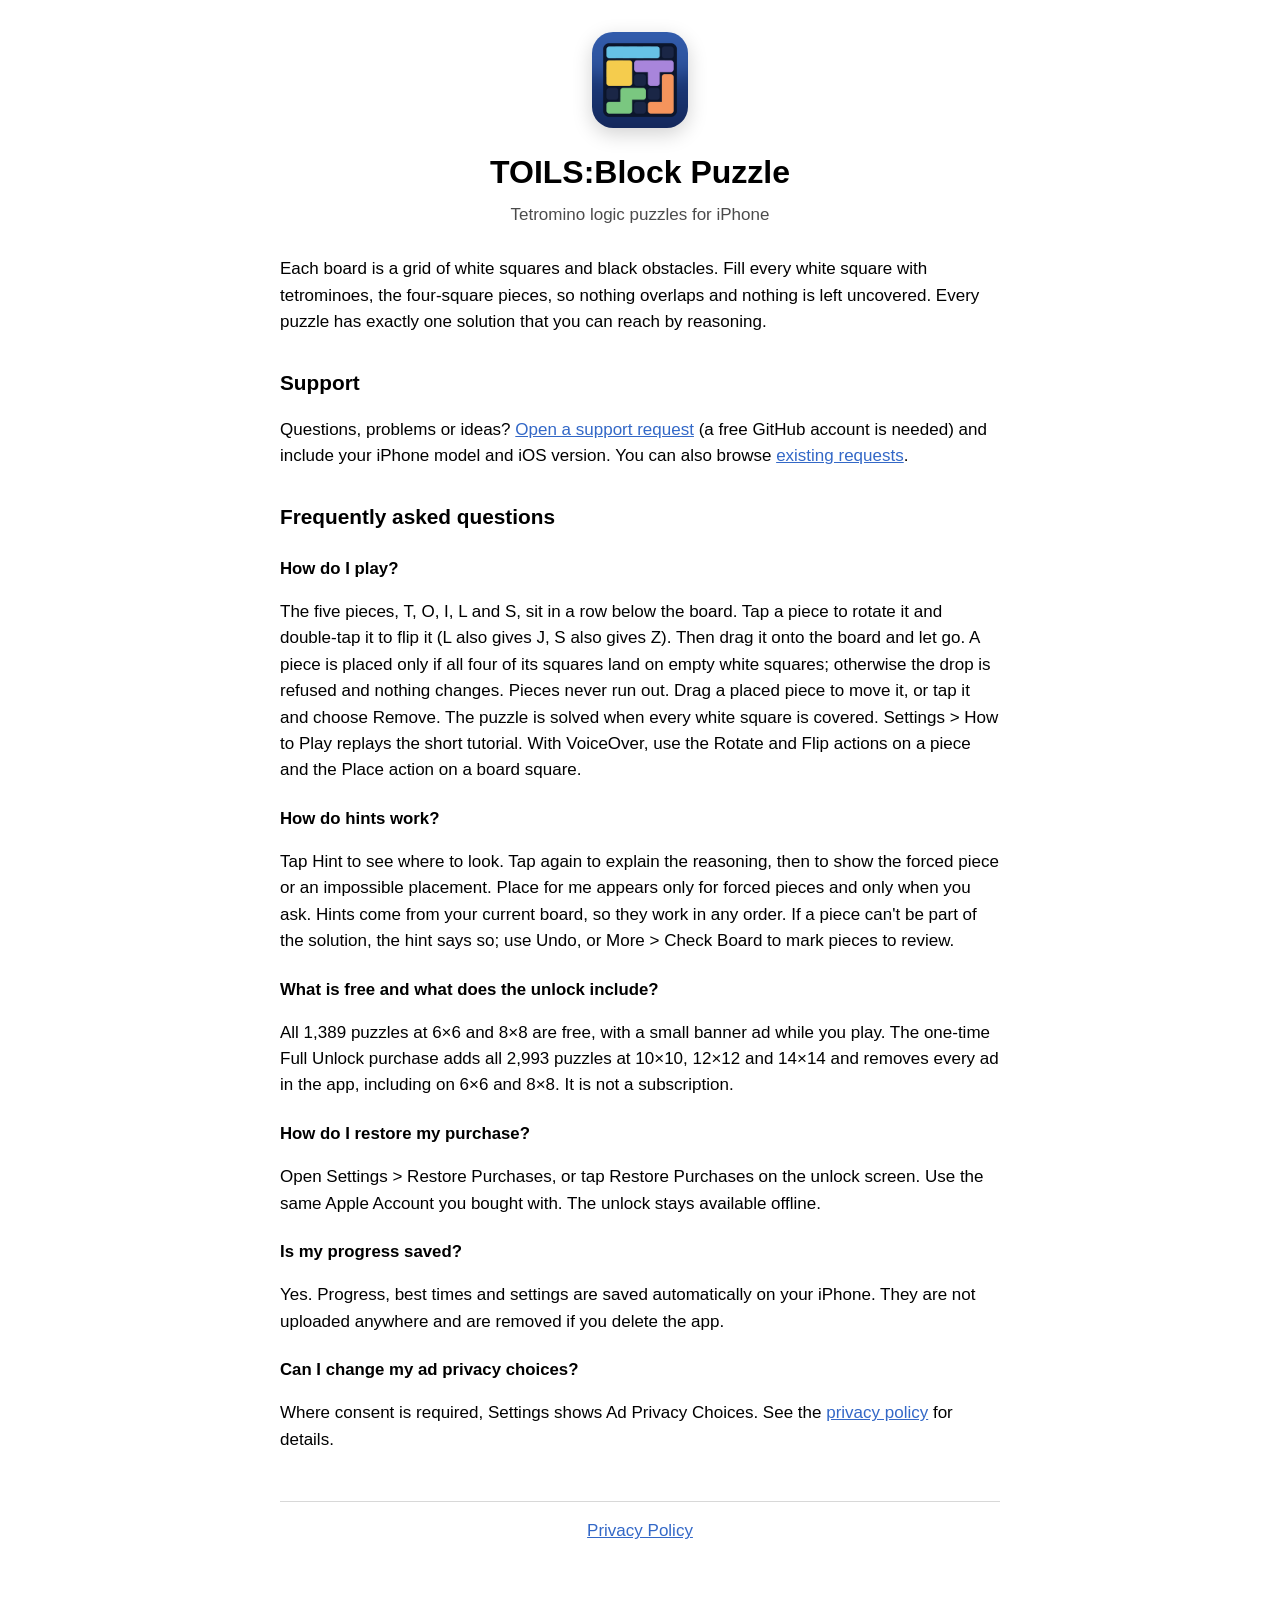
==== index.html @ 858b9bd7 "Support page: 1,389 free puzzles and 2,993 in the Full Unlock" ====
<!doctype html>
<html lang="en">
<head>
<meta charset="utf-8">
<meta name="viewport" content="width=device-width, initial-scale=1">
<title>TOILS:Block Puzzle – Tetromino logic puzzles</title>
<meta name="description" content="TOILS:Block Puzzle is a logic puzzle for iPhone: fill every white square with tetromino pieces. Support, FAQ and contact.">
<link rel="icon" href="icon.png">
<link rel="stylesheet" href="style.css">
</head>
<body>
<main>
  <header>
    <img src="icon.png" alt="" width="96" height="96">
    <h1>TOILS:Block Puzzle</h1>
    <p class="lead">Tetromino logic puzzles for iPhone</p>
  </header>

  <p>Each board is a grid of white squares and black obstacles. Fill every white square with tetrominoes, the four-square pieces, so nothing overlaps and nothing is left uncovered. Every puzzle has exactly one solution that you can reach by reasoning.</p>

  <h2>Support</h2>
  <p>Questions, problems or ideas? <a href="https://github.com/shahab-karimi/tetraclue-app/issues/new">Open a support request</a> (a free GitHub account is needed) and include your iPhone model and iOS version. You can also browse <a href="https://github.com/shahab-karimi/tetraclue-app/issues">existing requests</a>.</p>

  <h2>Frequently asked questions</h2>

  <h3>How do I play?</h3>
  <p>The five pieces, T, O, I, L and S, sit in a row below the board. Tap a piece to rotate it and double-tap it to flip it (L also gives J, S also gives Z). Then drag it onto the board and let go. A piece is placed only if all four of its squares land on empty white squares; otherwise the drop is refused and nothing changes. Pieces never run out. Drag a placed piece to move it, or tap it and choose Remove. The puzzle is solved when every white square is covered. Settings &gt; How to Play replays the short tutorial. With VoiceOver, use the Rotate and Flip actions on a piece and the Place action on a board square.</p>

  <h3>How do hints work?</h3>
  <p>Tap Hint to see where to look. Tap again to explain the reasoning, then to show the forced piece or an impossible placement. Place for me appears only for forced pieces and only when you ask. Hints come from your current board, so they work in any order. If a piece can't be part of the solution, the hint says so; use Undo, or More &gt; Check Board to mark pieces to review.</p>

  <h3>What is free and what does the unlock include?</h3>
  <p>All 1,389 puzzles at 6×6 and 8×8 are free, with a small banner ad while you play. The one-time Full Unlock purchase adds all 2,993 puzzles at 10×10, 12×12 and 14×14 and removes every ad in the app, including on 6×6 and 8×8. It is not a subscription.</p>

  <h3>How do I restore my purchase?</h3>
  <p>Open Settings &gt; Restore Purchases, or tap Restore Purchases on the unlock screen. Use the same Apple Account you bought with. The unlock stays available offline.</p>

  <h3>Is my progress saved?</h3>
  <p>Yes. Progress, best times and settings are saved automatically on your iPhone. They are not uploaded anywhere and are removed if you delete the app.</p>

  <h3>Can I change my ad privacy choices?</h3>
  <p>Where consent is required, Settings shows Ad Privacy Choices. See the <a href="privacy.html">privacy policy</a> for details.</p>

  <footer>
    <a href="privacy.html">Privacy Policy</a>
  </footer>
</main>
</body>
</html>
---- style.css ----
:root { color-scheme: light dark; --accent: #3368c7; }
body { margin: 0; font: 17px/1.55 -apple-system, BlinkMacSystemFont, "Segoe UI", Roboto, Helvetica, Arial, sans-serif; }
main { max-width: 720px; margin: 0 auto; padding: 32px 20px 56px; }
header { text-align: center; margin-bottom: 28px; }
header img { border-radius: 22%; box-shadow: 0 6px 20px rgba(0, 0, 0, .18); }
h1 { margin: 12px 0 4px; font-size: 2rem; }
h2 { margin-top: 2rem; font-size: 1.3rem; }
h3 { margin: 1.4rem 0 .3rem; font-size: 1.05rem; }
.lead { margin: 0; opacity: .7; }
a { color: var(--accent); }
footer { margin-top: 3rem; padding-top: 1rem; border-top: 1px solid rgba(127, 127, 127, .3); text-align: center; }
@media (prefers-color-scheme: dark) { :root { --accent: #7fa8ff; } }
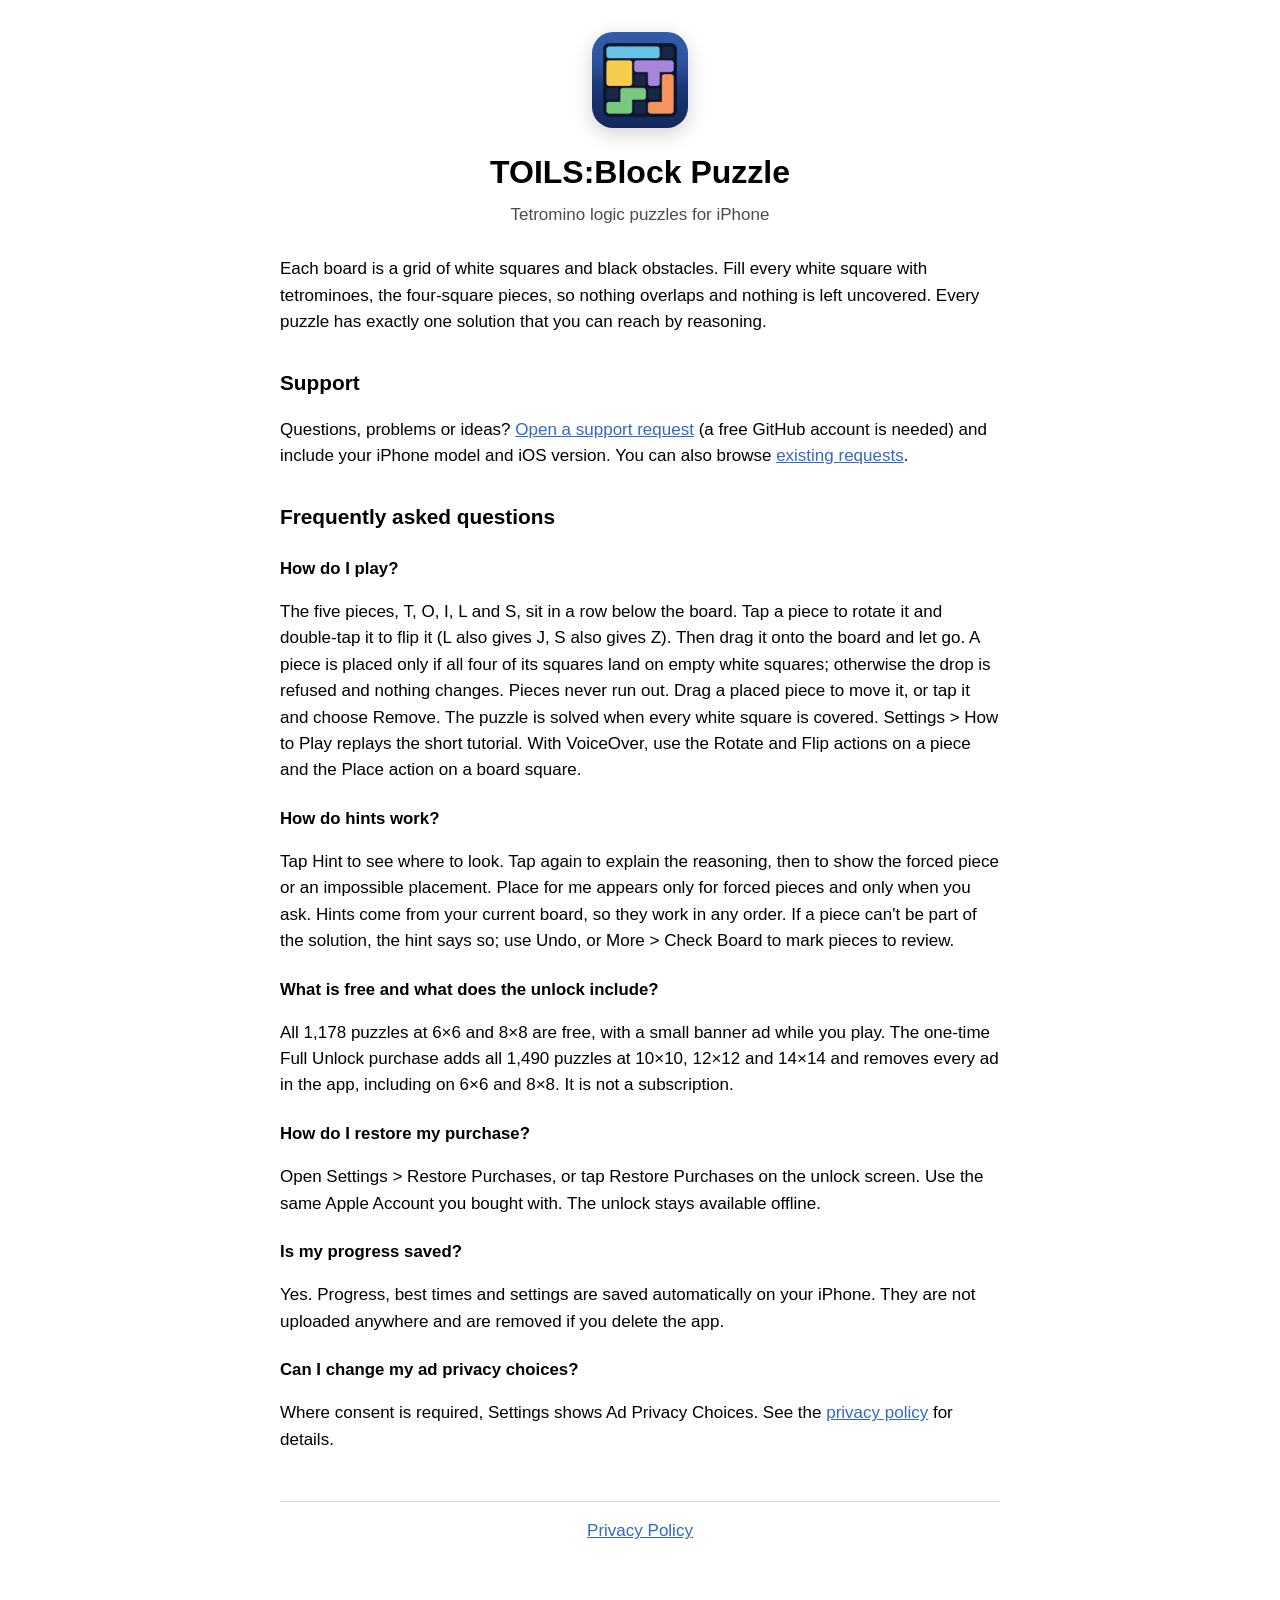
==== commit a7d1c110: "Support page: 1,178 free puzzles and 1,490 in the Full Unlock" ====
--- a/index.html
+++ b/index.html
@@ -30,7 +30,7 @@
   <p>Tap Hint to see where to look. Tap again to explain the reasoning, then to show the forced piece or an impossible placement. Place for me appears only for forced pieces and only when you ask. Hints come from your current board, so they work in any order. If a piece can't be part of the solution, the hint says so; use Undo, or More &gt; Check Board to mark pieces to review.</p>
 
   <h3>What is free and what does the unlock include?</h3>
-  <p>All 1,389 puzzles at 6×6 and 8×8 are free, with a small banner ad while you play. The one-time Full Unlock purchase adds all 2,993 puzzles at 10×10, 12×12 and 14×14 and removes every ad in the app, including on 6×6 and 8×8. It is not a subscription.</p>
+  <p>All 1,178 puzzles at 6×6 and 8×8 are free, with a small banner ad while you play. The one-time Full Unlock purchase adds all 1,490 puzzles at 10×10, 12×12 and 14×14 and removes every ad in the app, including on 6×6 and 8×8. It is not a subscription.</p>
 
   <h3>How do I restore my purchase?</h3>
   <p>Open Settings &gt; Restore Purchases, or tap Restore Purchases on the unlock screen. Use the same Apple Account you bought with. The unlock stays available offline.</p>
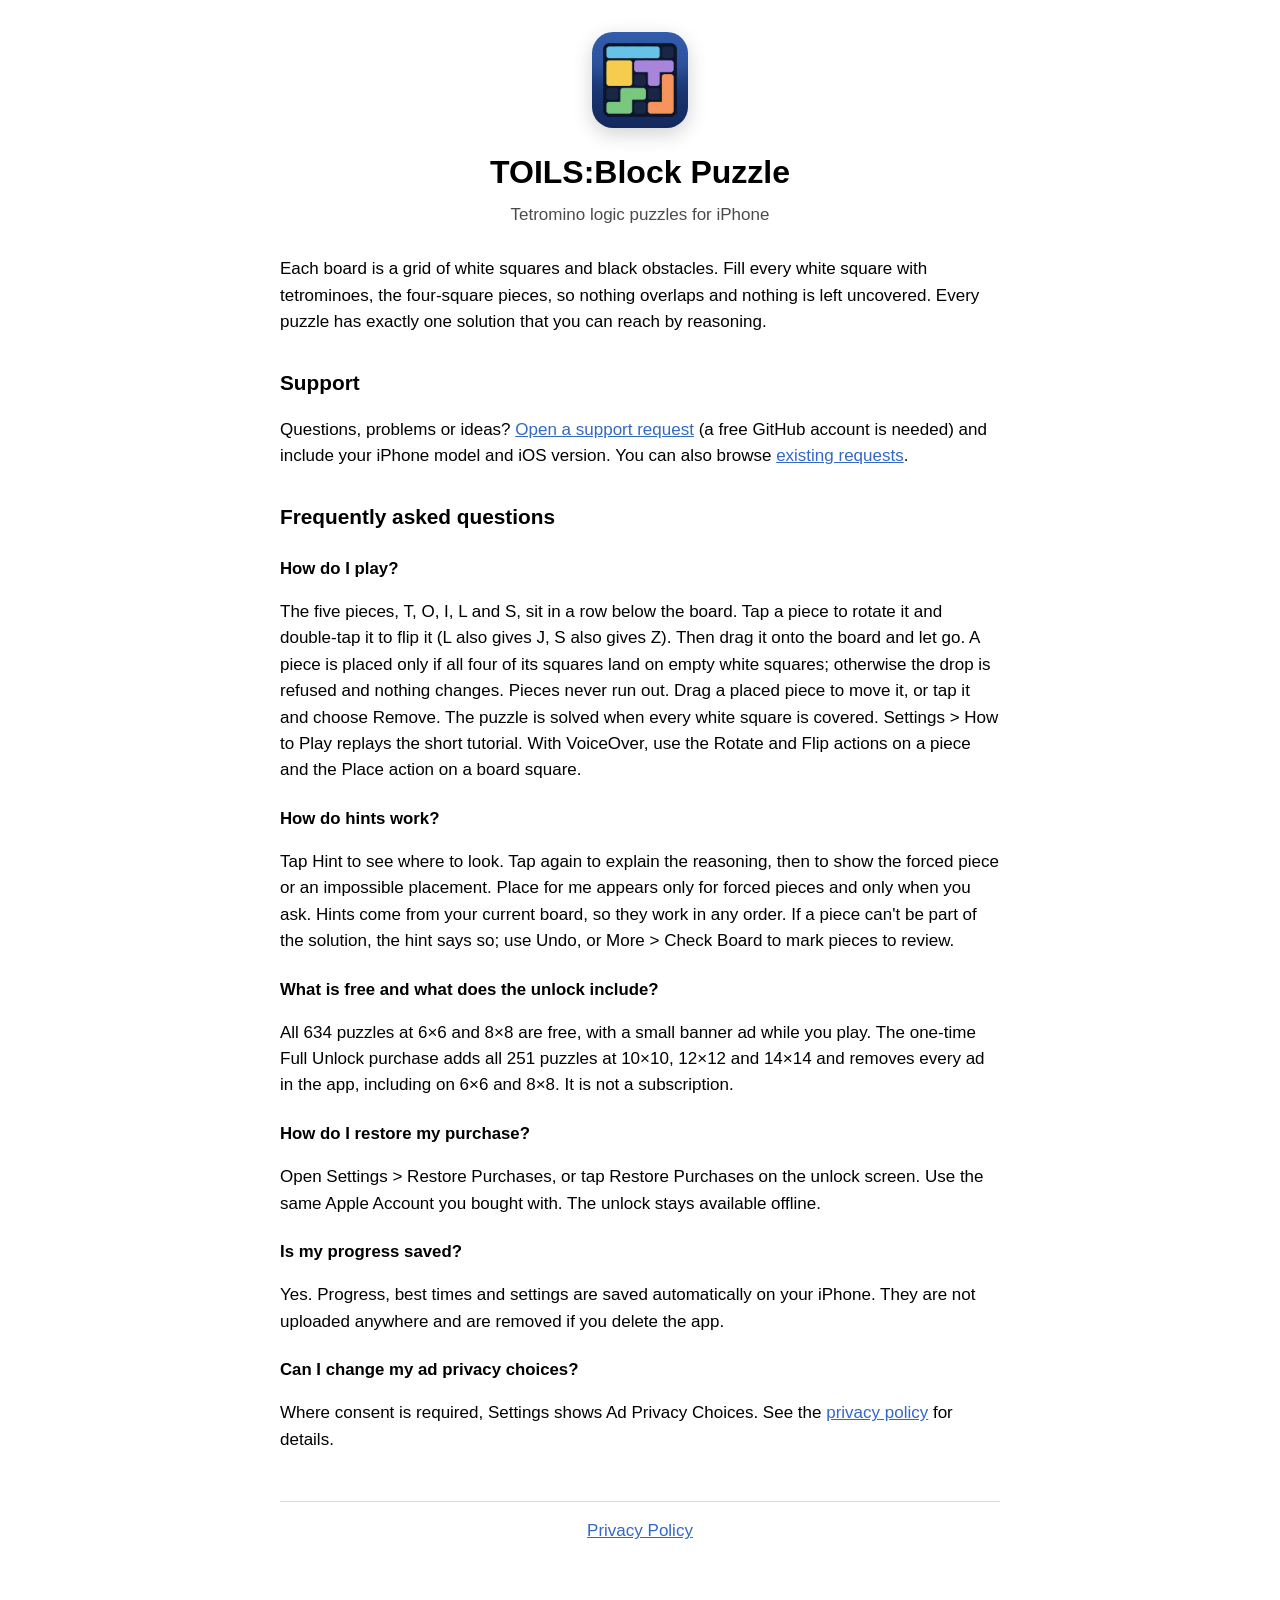
==== commit 76238a1e: "Support page: 634 free puzzles, 251 in the Full Unlock" ====
--- a/index.html
+++ b/index.html
@@ -30,7 +30,7 @@
   <p>Tap Hint to see where to look. Tap again to explain the reasoning, then to show the forced piece or an impossible placement. Place for me appears only for forced pieces and only when you ask. Hints come from your current board, so they work in any order. If a piece can't be part of the solution, the hint says so; use Undo, or More &gt; Check Board to mark pieces to review.</p>
 
   <h3>What is free and what does the unlock include?</h3>
-  <p>All 1,178 puzzles at 6×6 and 8×8 are free, with a small banner ad while you play. The one-time Full Unlock purchase adds all 1,490 puzzles at 10×10, 12×12 and 14×14 and removes every ad in the app, including on 6×6 and 8×8. It is not a subscription.</p>
+  <p>All 634 puzzles at 6×6 and 8×8 are free, with a small banner ad while you play. The one-time Full Unlock purchase adds all 251 puzzles at 10×10, 12×12 and 14×14 and removes every ad in the app, including on 6×6 and 8×8. It is not a subscription.</p>
 
   <h3>How do I restore my purchase?</h3>
   <p>Open Settings &gt; Restore Purchases, or tap Restore Purchases on the unlock screen. Use the same Apple Account you bought with. The unlock stays available offline.</p>
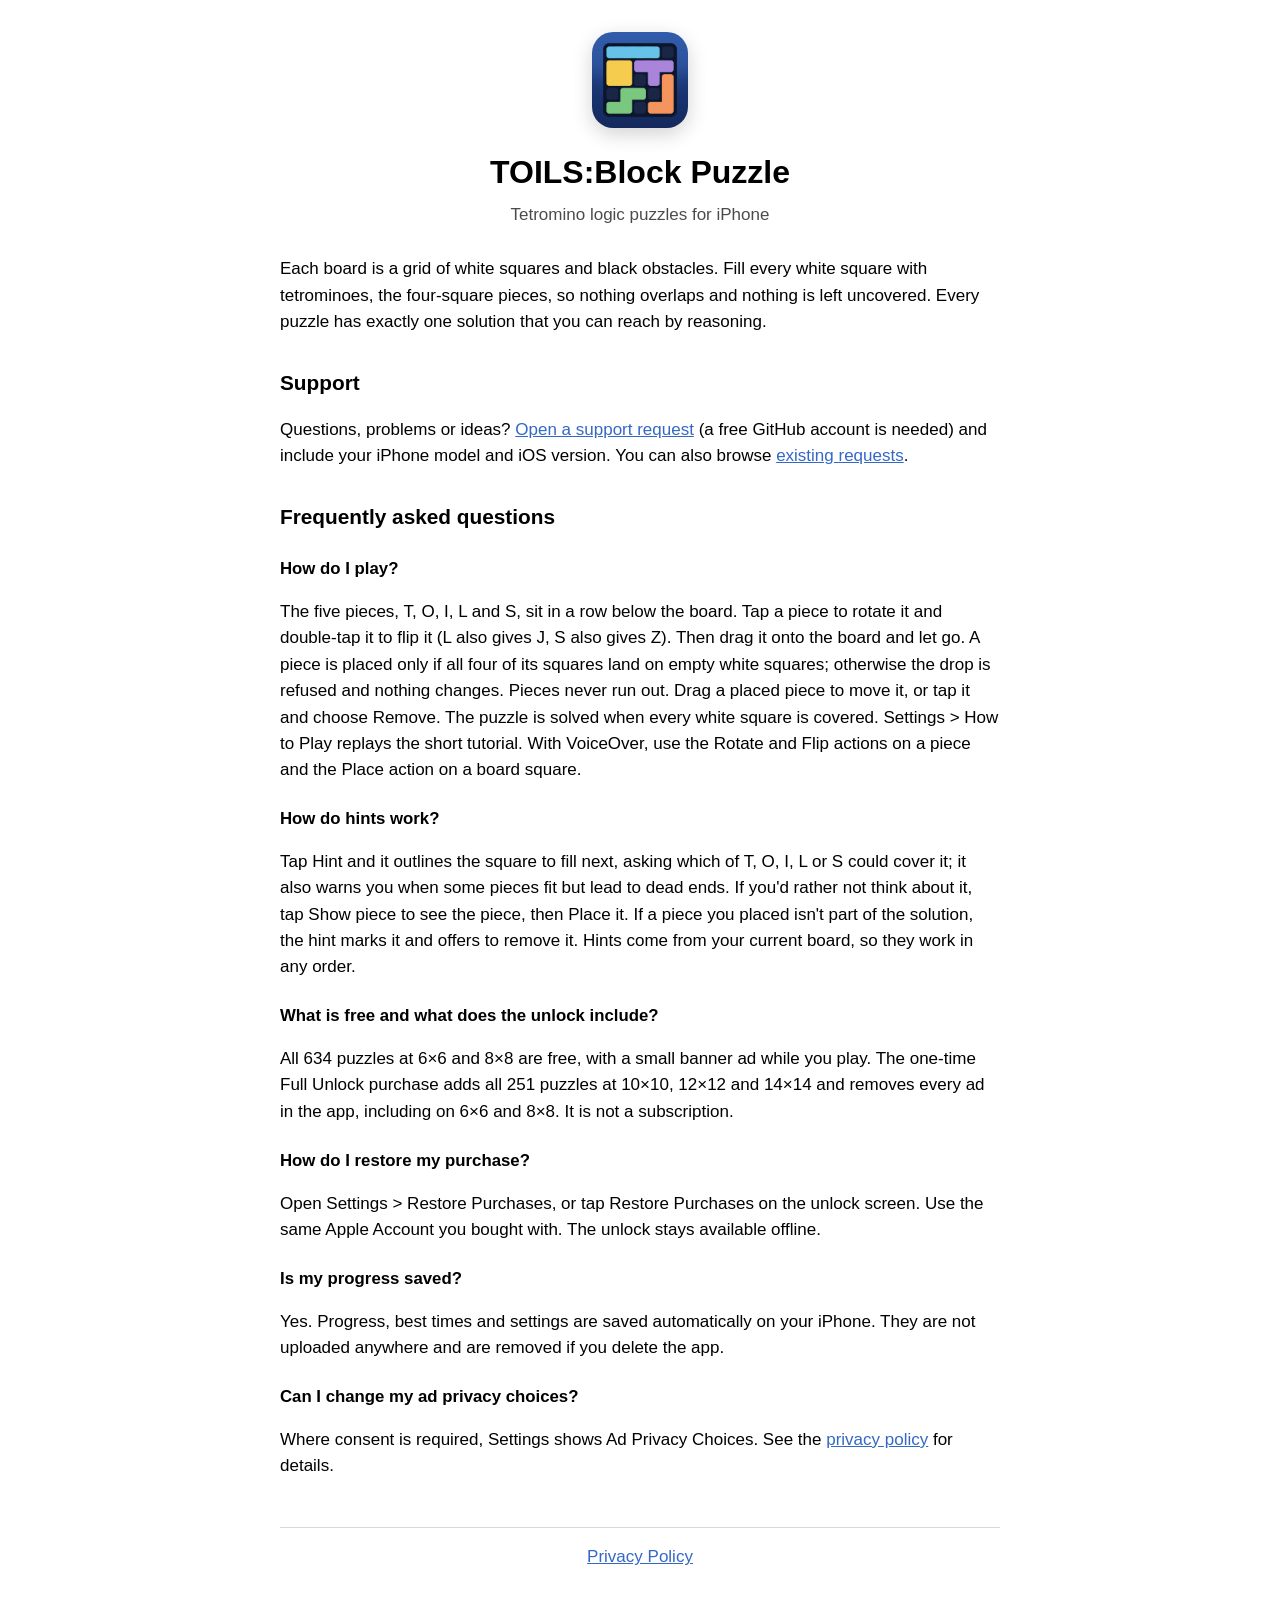
==== commit aa686021: "Support: describe the new hints" ====
--- a/index.html
+++ b/index.html
@@ -27,7 +27,7 @@
   <p>The five pieces, T, O, I, L and S, sit in a row below the board. Tap a piece to rotate it and double-tap it to flip it (L also gives J, S also gives Z). Then drag it onto the board and let go. A piece is placed only if all four of its squares land on empty white squares; otherwise the drop is refused and nothing changes. Pieces never run out. Drag a placed piece to move it, or tap it and choose Remove. The puzzle is solved when every white square is covered. Settings &gt; How to Play replays the short tutorial. With VoiceOver, use the Rotate and Flip actions on a piece and the Place action on a board square.</p>
 
   <h3>How do hints work?</h3>
-  <p>Tap Hint to see where to look. Tap again to explain the reasoning, then to show the forced piece or an impossible placement. Place for me appears only for forced pieces and only when you ask. Hints come from your current board, so they work in any order. If a piece can't be part of the solution, the hint says so; use Undo, or More &gt; Check Board to mark pieces to review.</p>
+  <p>Tap Hint and it outlines the square to fill next, asking which of T, O, I, L or S could cover it; it also warns you when some pieces fit but lead to dead ends. If you'd rather not think about it, tap Show piece to see the piece, then Place it. If a piece you placed isn't part of the solution, the hint marks it and offers to remove it. Hints come from your current board, so they work in any order.</p>
 
   <h3>What is free and what does the unlock include?</h3>
   <p>All 634 puzzles at 6×6 and 8×8 are free, with a small banner ad while you play. The one-time Full Unlock purchase adds all 251 puzzles at 10×10, 12×12 and 14×14 and removes every ad in the app, including on 6×6 and 8×8. It is not a subscription.</p>
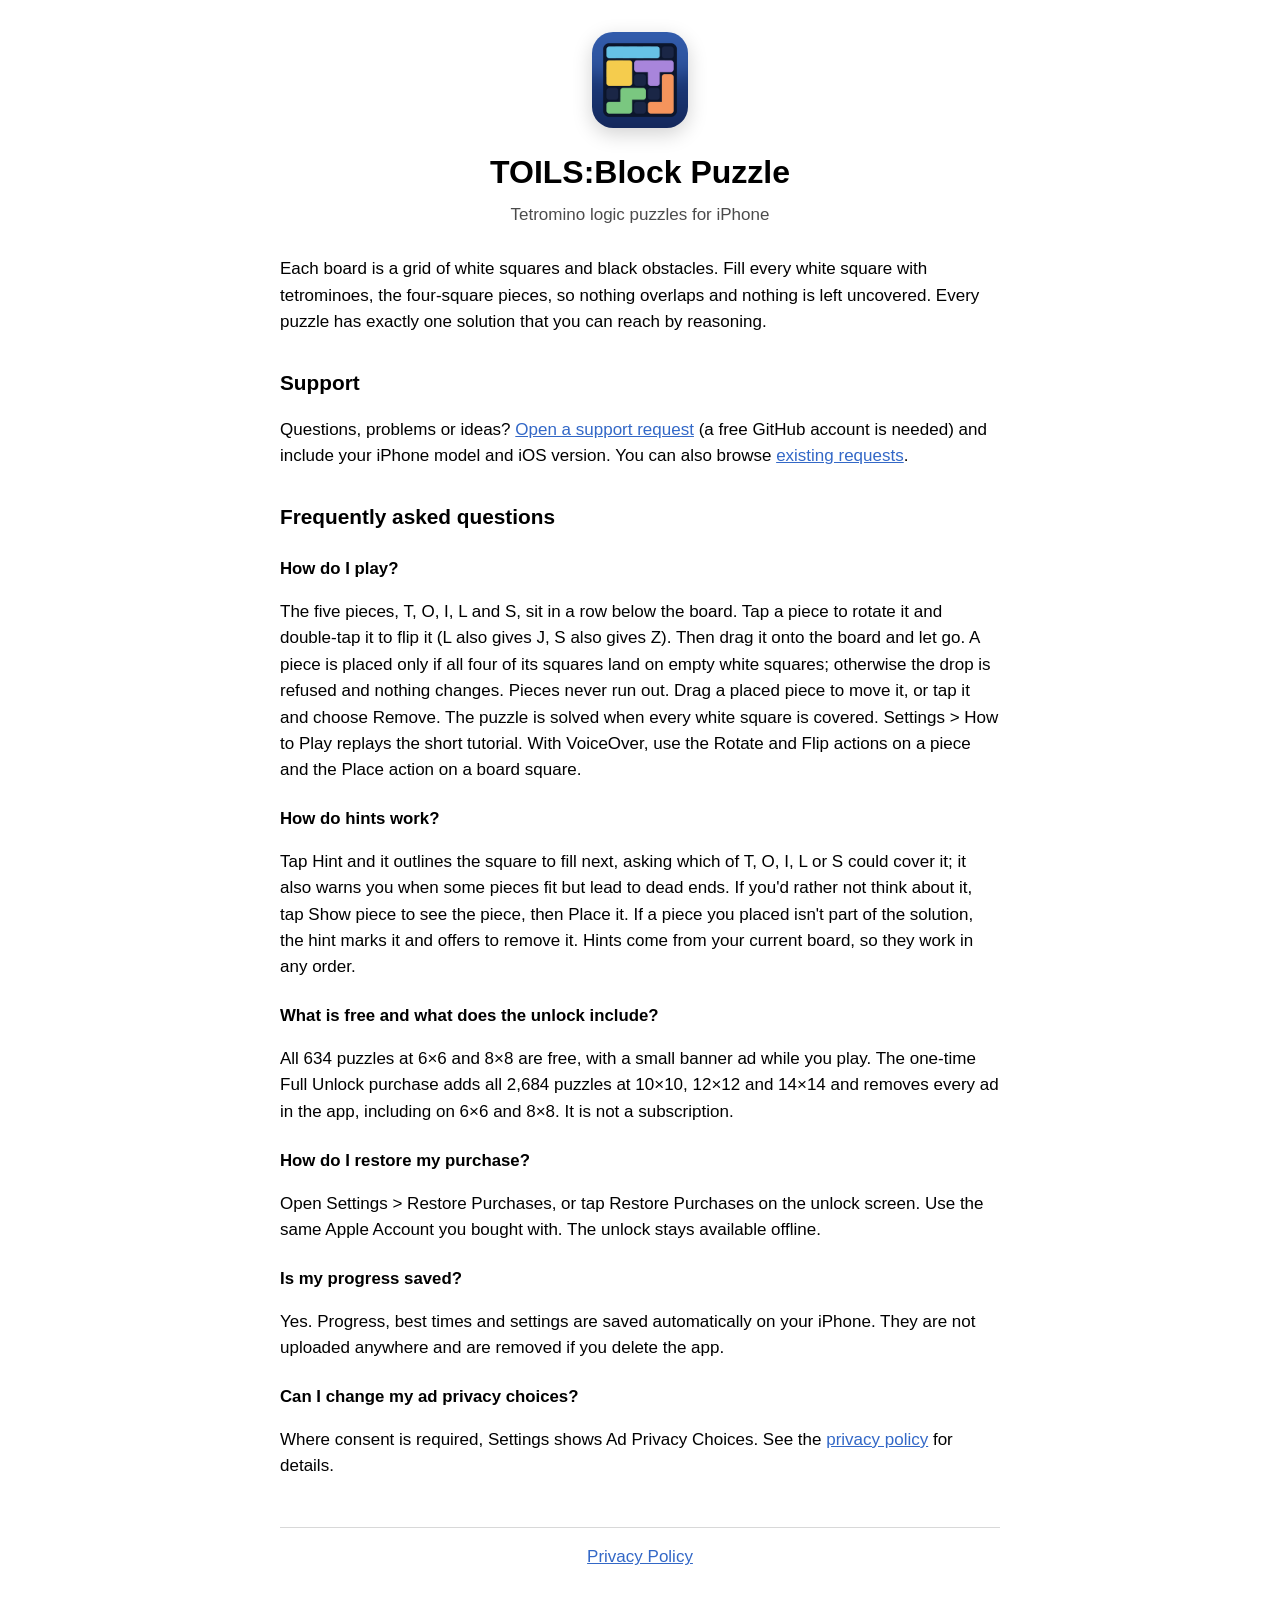
==== commit 2f320886: "Support: 2,684 puzzles in the Full Unlock" ====
--- a/index.html
+++ b/index.html
@@ -30,7 +30,7 @@
   <p>Tap Hint and it outlines the square to fill next, asking which of T, O, I, L or S could cover it; it also warns you when some pieces fit but lead to dead ends. If you'd rather not think about it, tap Show piece to see the piece, then Place it. If a piece you placed isn't part of the solution, the hint marks it and offers to remove it. Hints come from your current board, so they work in any order.</p>
 
   <h3>What is free and what does the unlock include?</h3>
-  <p>All 634 puzzles at 6×6 and 8×8 are free, with a small banner ad while you play. The one-time Full Unlock purchase adds all 251 puzzles at 10×10, 12×12 and 14×14 and removes every ad in the app, including on 6×6 and 8×8. It is not a subscription.</p>
+  <p>All 634 puzzles at 6×6 and 8×8 are free, with a small banner ad while you play. The one-time Full Unlock purchase adds all 2,684 puzzles at 10×10, 12×12 and 14×14 and removes every ad in the app, including on 6×6 and 8×8. It is not a subscription.</p>
 
   <h3>How do I restore my purchase?</h3>
   <p>Open Settings &gt; Restore Purchases, or tap Restore Purchases on the unlock screen. Use the same Apple Account you bought with. The unlock stays available offline.</p>
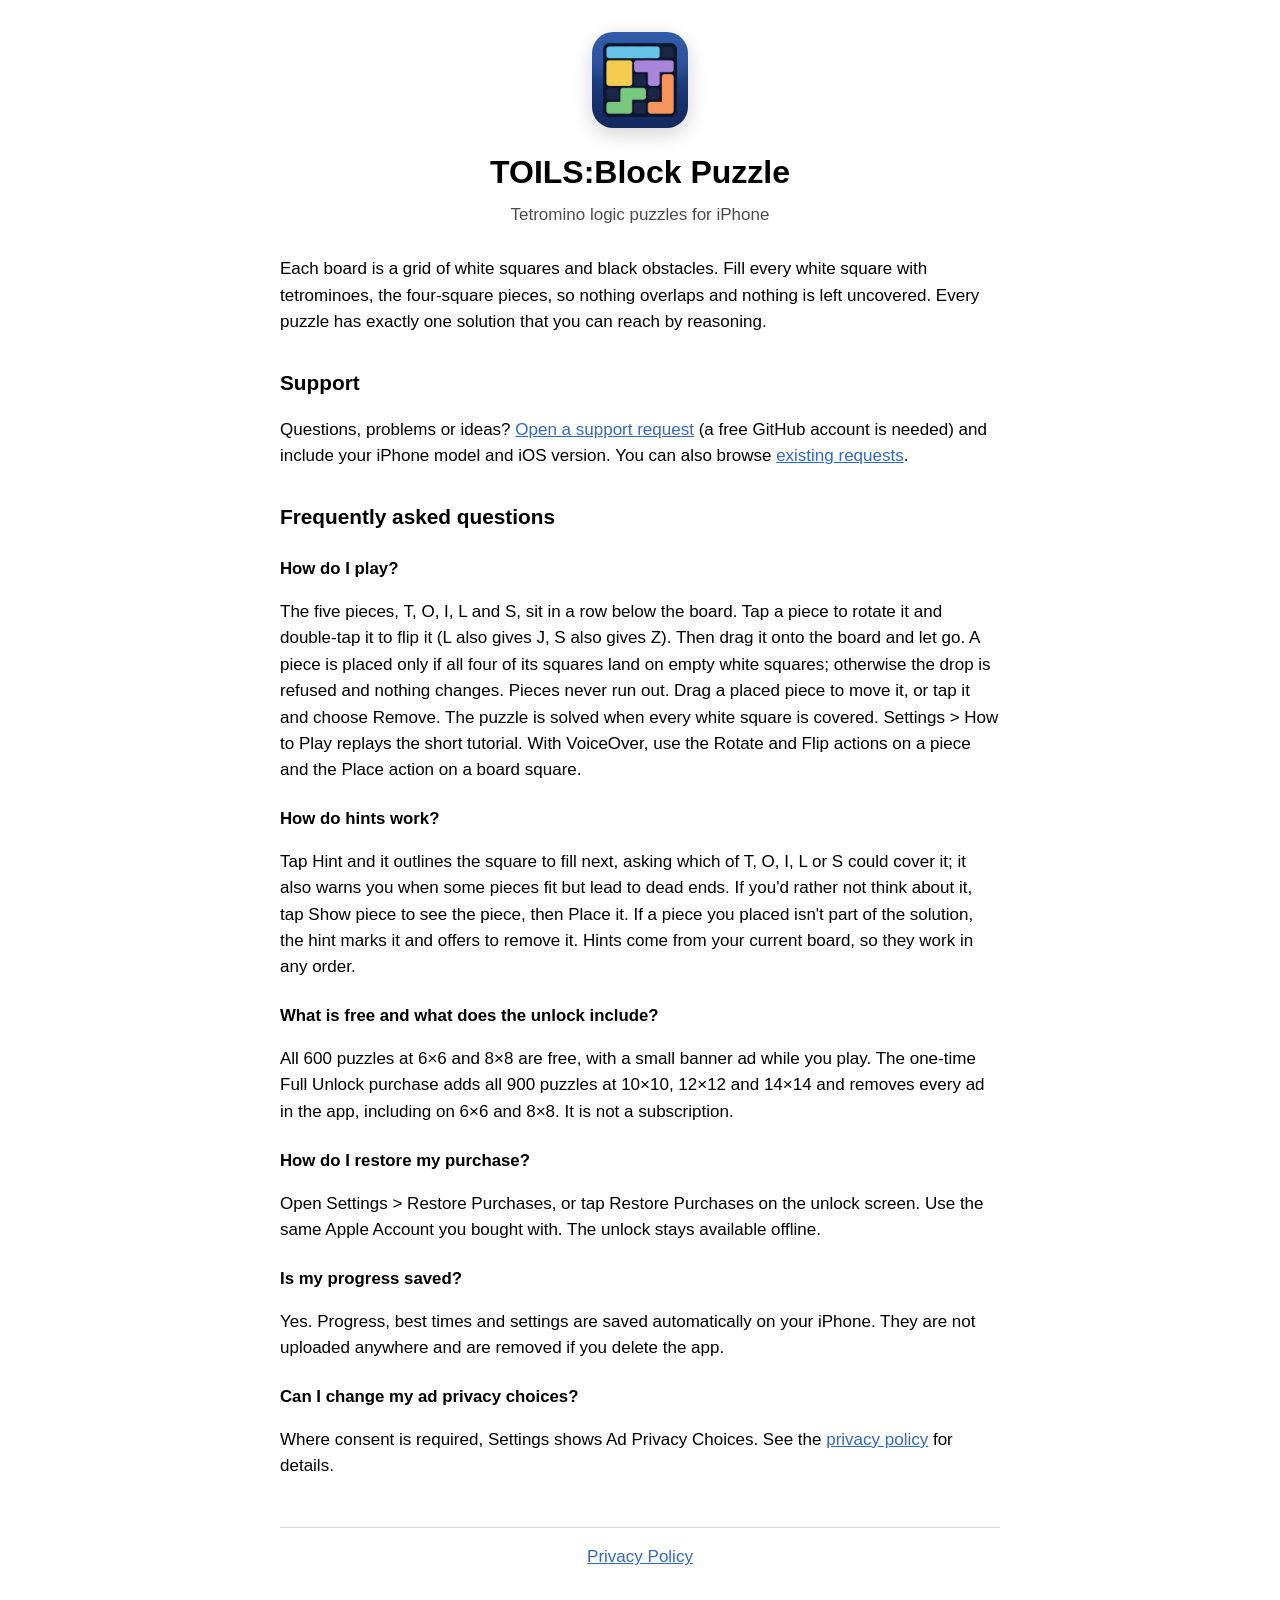
==== commit a583c1ec: "Support: 600 free and 900 in the Full Unlock" ====
--- a/index.html
+++ b/index.html
@@ -30,7 +30,7 @@
   <p>Tap Hint and it outlines the square to fill next, asking which of T, O, I, L or S could cover it; it also warns you when some pieces fit but lead to dead ends. If you'd rather not think about it, tap Show piece to see the piece, then Place it. If a piece you placed isn't part of the solution, the hint marks it and offers to remove it. Hints come from your current board, so they work in any order.</p>
 
   <h3>What is free and what does the unlock include?</h3>
-  <p>All 634 puzzles at 6×6 and 8×8 are free, with a small banner ad while you play. The one-time Full Unlock purchase adds all 2,684 puzzles at 10×10, 12×12 and 14×14 and removes every ad in the app, including on 6×6 and 8×8. It is not a subscription.</p>
+  <p>All 600 puzzles at 6×6 and 8×8 are free, with a small banner ad while you play. The one-time Full Unlock purchase adds all 900 puzzles at 10×10, 12×12 and 14×14 and removes every ad in the app, including on 6×6 and 8×8. It is not a subscription.</p>
 
   <h3>How do I restore my purchase?</h3>
   <p>Open Settings &gt; Restore Purchases, or tap Restore Purchases on the unlock screen. Use the same Apple Account you bought with. The unlock stays available offline.</p>
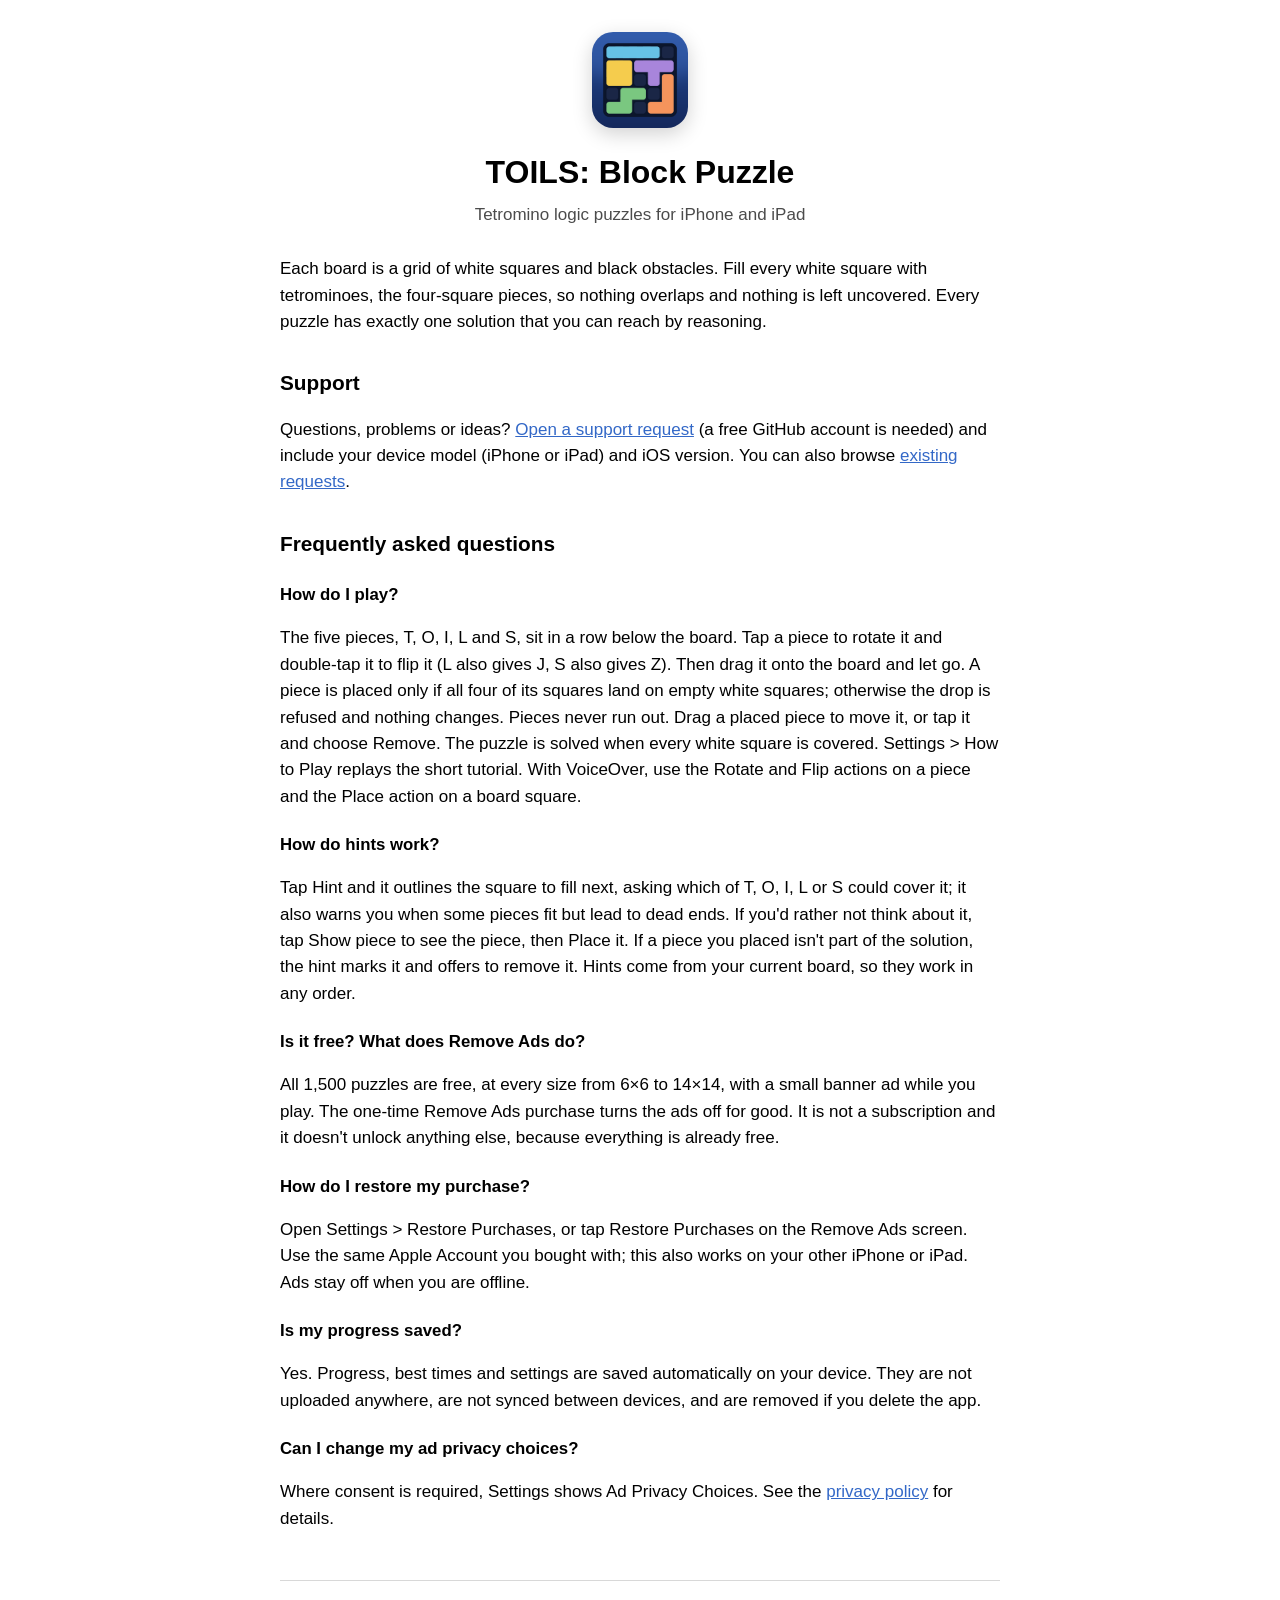
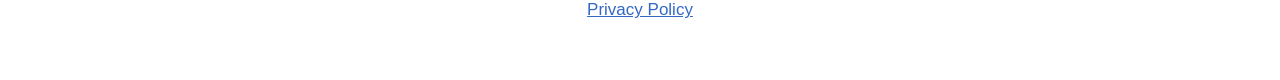
==== commit 799486ae: "TOILS: Block Puzzle for iPhone and iPad: every puzzle free with ads, Remove Ads purchase; privacy po" ====
--- a/index.html
+++ b/index.html
@@ -3,8 +3,8 @@
 <head>
 <meta charset="utf-8">
 <meta name="viewport" content="width=device-width, initial-scale=1">
-<title>TOILS:Block Puzzle – Tetromino logic puzzles</title>
-<meta name="description" content="TOILS:Block Puzzle is a logic puzzle for iPhone: fill every white square with tetromino pieces. Support, FAQ and contact.">
+<title>TOILS: Block Puzzle – Tetromino logic puzzles</title>
+<meta name="description" content="TOILS: Block Puzzle is a logic puzzle for iPhone and iPad: fill every white square with tetromino pieces. Support, FAQ and contact.">
 <link rel="icon" href="icon.png">
 <link rel="stylesheet" href="style.css">
 </head>
@@ -12,14 +12,14 @@
 <main>
   <header>
     <img src="icon.png" alt="" width="96" height="96">
-    <h1>TOILS:Block Puzzle</h1>
-    <p class="lead">Tetromino logic puzzles for iPhone</p>
+    <h1>TOILS: Block Puzzle</h1>
+    <p class="lead">Tetromino logic puzzles for iPhone and iPad</p>
   </header>
 
   <p>Each board is a grid of white squares and black obstacles. Fill every white square with tetrominoes, the four-square pieces, so nothing overlaps and nothing is left uncovered. Every puzzle has exactly one solution that you can reach by reasoning.</p>
 
   <h2>Support</h2>
-  <p>Questions, problems or ideas? <a href="https://github.com/shahab-karimi/tetraclue-app/issues/new">Open a support request</a> (a free GitHub account is needed) and include your iPhone model and iOS version. You can also browse <a href="https://github.com/shahab-karimi/tetraclue-app/issues">existing requests</a>.</p>
+  <p>Questions, problems or ideas? <a href="https://github.com/shahab-karimi/tetraclue-app/issues/new">Open a support request</a> (a free GitHub account is needed) and include your device model (iPhone or iPad) and iOS version. You can also browse <a href="https://github.com/shahab-karimi/tetraclue-app/issues">existing requests</a>.</p>
 
   <h2>Frequently asked questions</h2>
 
@@ -29,14 +29,14 @@
   <h3>How do hints work?</h3>
   <p>Tap Hint and it outlines the square to fill next, asking which of T, O, I, L or S could cover it; it also warns you when some pieces fit but lead to dead ends. If you'd rather not think about it, tap Show piece to see the piece, then Place it. If a piece you placed isn't part of the solution, the hint marks it and offers to remove it. Hints come from your current board, so they work in any order.</p>
 
-  <h3>What is free and what does the unlock include?</h3>
-  <p>All 600 puzzles at 6×6 and 8×8 are free, with a small banner ad while you play. The one-time Full Unlock purchase adds all 900 puzzles at 10×10, 12×12 and 14×14 and removes every ad in the app, including on 6×6 and 8×8. It is not a subscription.</p>
+  <h3>Is it free? What does Remove Ads do?</h3>
+  <p>All 1,500 puzzles are free, at every size from 6×6 to 14×14, with a small banner ad while you play. The one-time Remove Ads purchase turns the ads off for good. It is not a subscription and it doesn't unlock anything else, because everything is already free.</p>
 
   <h3>How do I restore my purchase?</h3>
-  <p>Open Settings &gt; Restore Purchases, or tap Restore Purchases on the unlock screen. Use the same Apple Account you bought with. The unlock stays available offline.</p>
+  <p>Open Settings &gt; Restore Purchases, or tap Restore Purchases on the Remove Ads screen. Use the same Apple Account you bought with; this also works on your other iPhone or iPad. Ads stay off when you are offline.</p>
 
   <h3>Is my progress saved?</h3>
-  <p>Yes. Progress, best times and settings are saved automatically on your iPhone. They are not uploaded anywhere and are removed if you delete the app.</p>
+  <p>Yes. Progress, best times and settings are saved automatically on your device. They are not uploaded anywhere, are not synced between devices, and are removed if you delete the app.</p>
 
   <h3>Can I change my ad privacy choices?</h3>
   <p>Where consent is required, Settings shows Ad Privacy Choices. See the <a href="privacy.html">privacy policy</a> for details.</p>
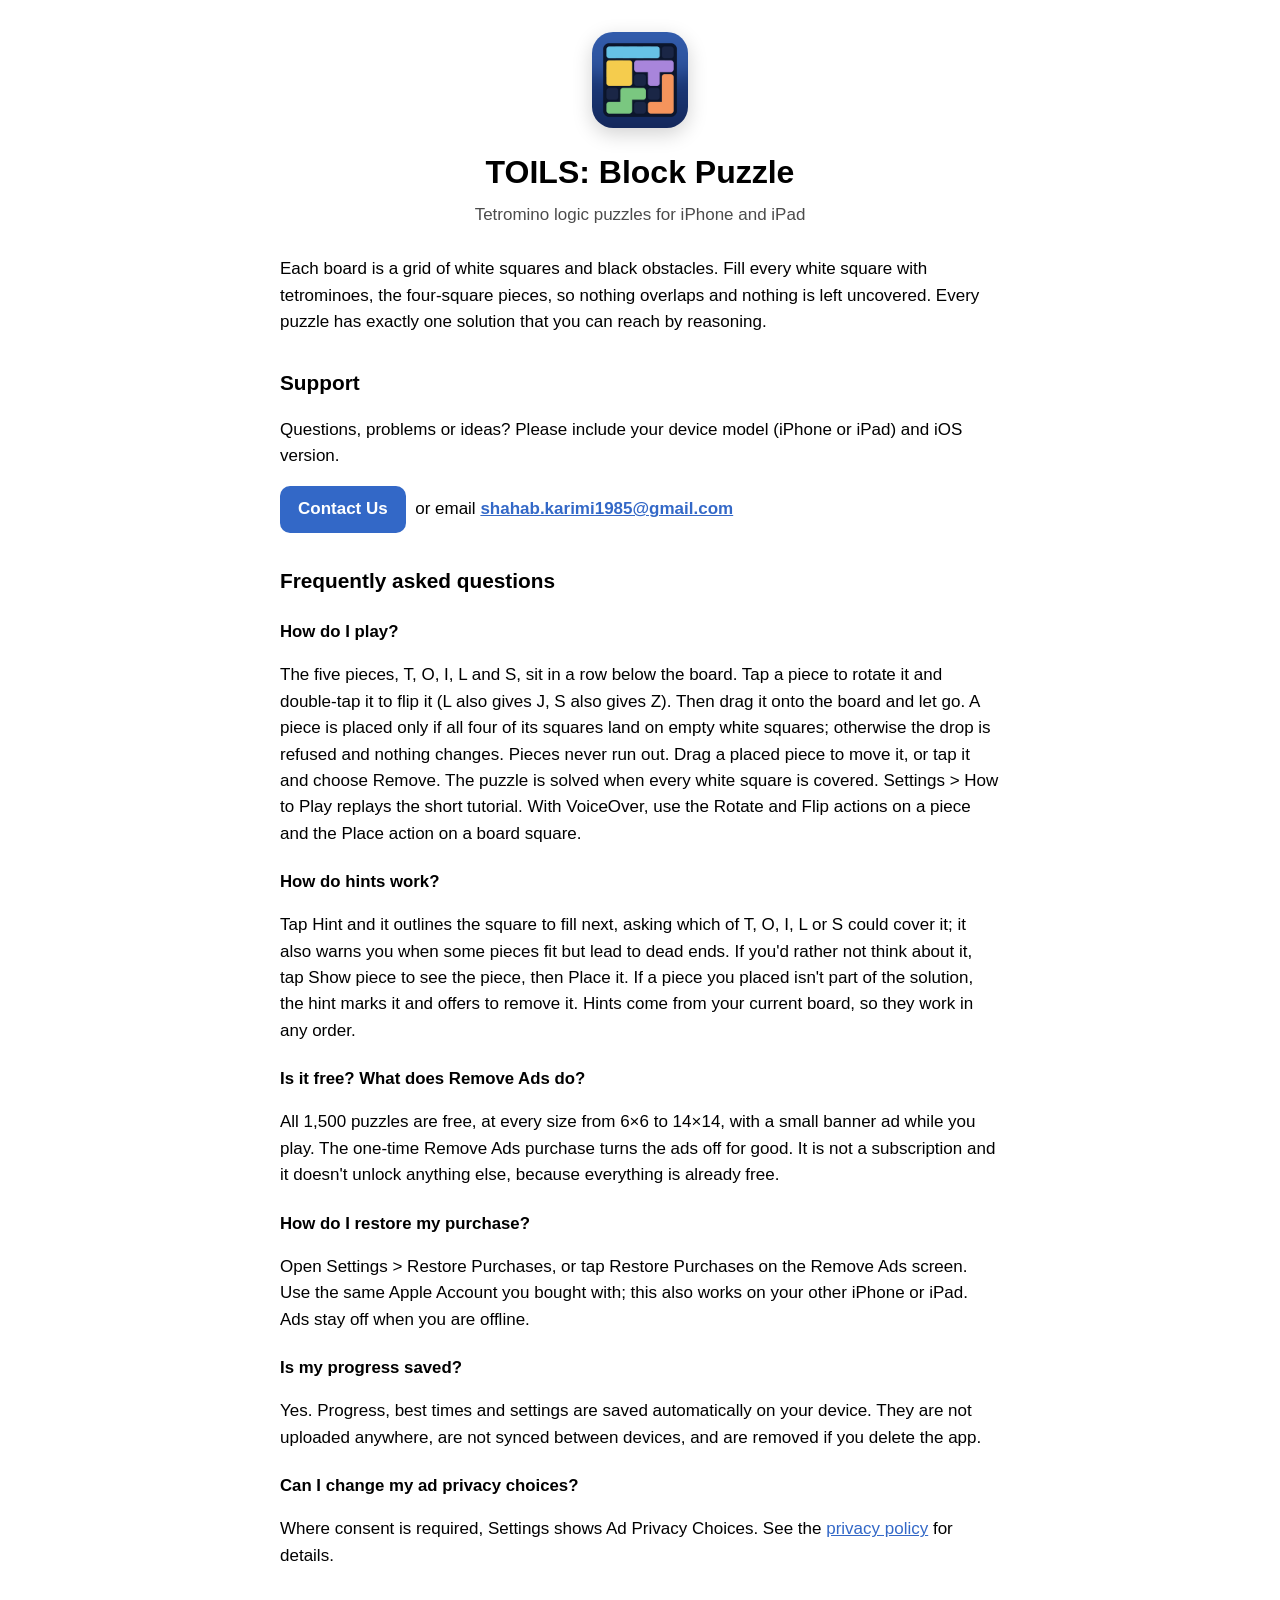
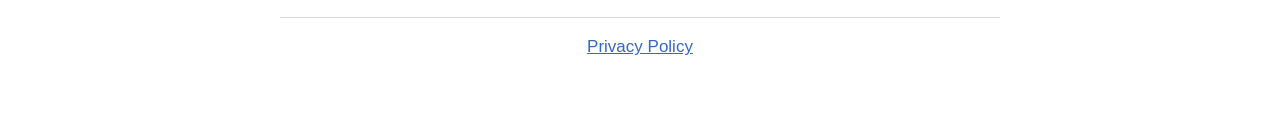
==== commit fa467909: "Support pages: Contact Us button (opens Gmail/mail client) + direct email address instead of GitHub " ====
--- a/index.html
+++ b/index.html
@@ -19,7 +19,21 @@
   <p>Each board is a grid of white squares and black obstacles. Fill every white square with tetrominoes, the four-square pieces, so nothing overlaps and nothing is left uncovered. Every puzzle has exactly one solution that you can reach by reasoning.</p>
 
   <h2>Support</h2>
-  <p>Questions, problems or ideas? <a href="https://github.com/shahab-karimi/tetraclue-app/issues/new">Open a support request</a> (a free GitHub account is needed) and include your device model (iPhone or iPad) and iOS version. You can also browse <a href="https://github.com/shahab-karimi/tetraclue-app/issues">existing requests</a>.</p>
+  <p>Questions, problems or ideas? Please include your device model (iPhone or iPad) and iOS version.</p>
+  <p>
+    <a id="contact-btn" href="mailto:shahab.karimi1985@gmail.com?subject=TOILS%20Support" style="display:inline-block;padding:10px 18px;border-radius:10px;background:var(--accent);color:#fff;text-decoration:none;font-weight:600;">Contact Us</a>
+    &nbsp;or email <a href="mailto:shahab.karimi1985@gmail.com?subject=TOILS%20Support"><strong>shahab.karimi1985@gmail.com</strong></a>
+  </p>
+  <script>
+    document.getElementById('contact-btn').addEventListener('click', function (e) {
+      var ua = navigator.userAgent || '';
+      var isMobile = /iPhone|iPad|iPod|Android/i.test(ua);
+      if (!isMobile) {
+        e.preventDefault();
+        window.open('https://mail.google.com/mail/?view=cm&fs=1&to=shahab.karimi1985%40gmail.com&su=TOILS%20Support', '_blank', 'noopener');
+      }
+    });
+  </script>
 
   <h2>Frequently asked questions</h2>
 
